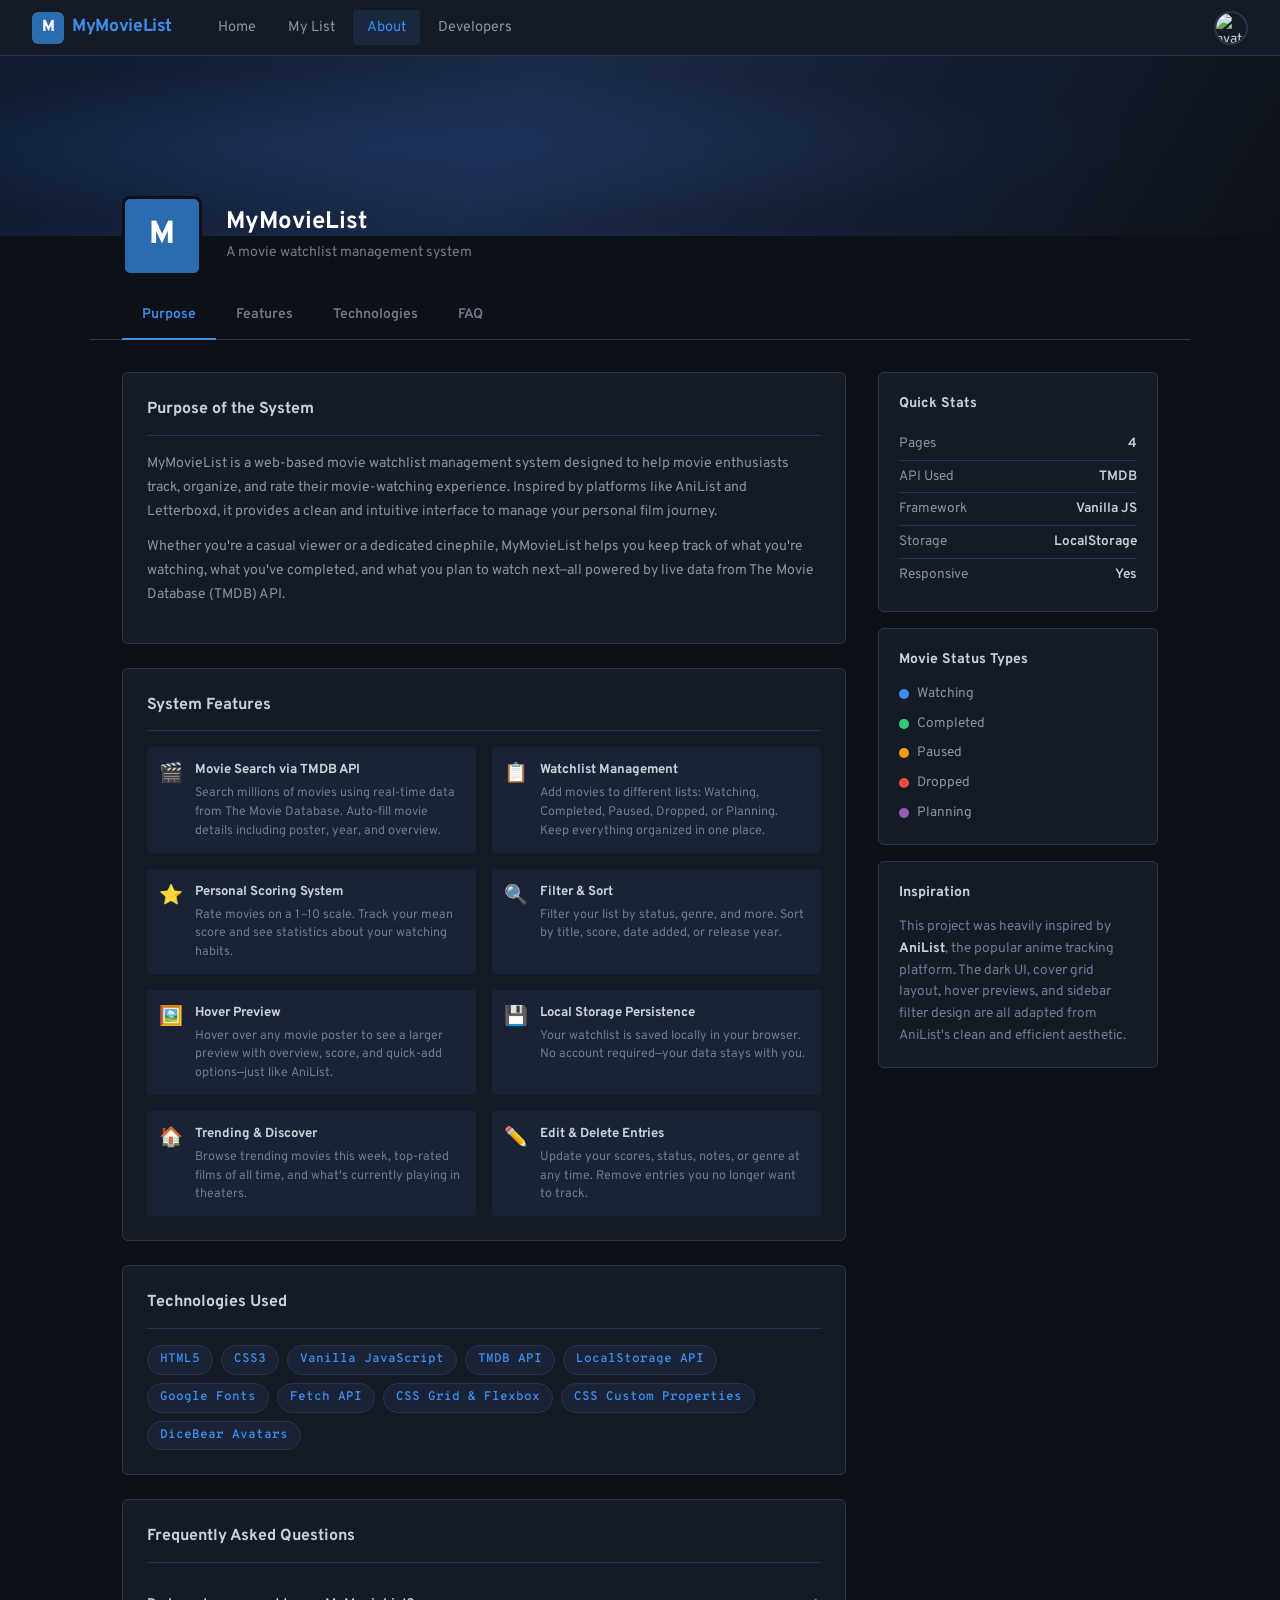
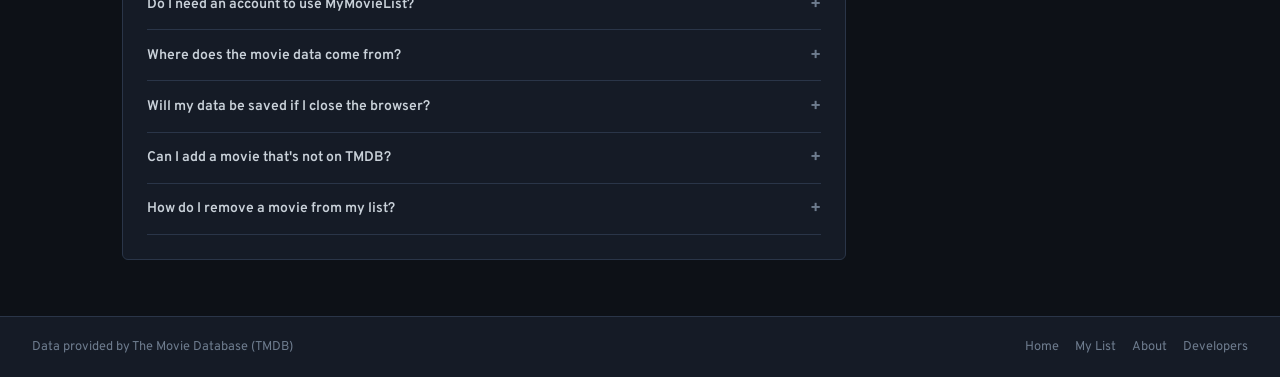
==== about-project.html @ 14b7f961 "Add files via upload" ====
<!DOCTYPE html>
<html lang="en">
<head>
  <meta charset="UTF-8"/>
  <meta name="viewport" content="width=device-width, initial-scale=1.0"/>
  <title>About the Project</title>
  <link rel="preconnect" href="https://fonts.googleapis.com">
  <link href="https://fonts.googleapis.com/css2?family=Overpass:wght@300;400;600;700&family=Overpass+Mono:wght@400;600&display=swap" rel="stylesheet">
  <link rel="stylesheet" href="style.css"/>
</head>
<body>
  <nav class="navbar">
    <a href="index.html" class="logo">
      <span class="logo-icon">M</span>
      <span class="logo-text">MyMovieList</span>
    </a>
    <div class="nav-links">
      <a href="index.html">Home</a>
      <a href="watchlist.html">My List</a>
      <a href="about-project.html" class="active">About</a>
      <a href="developers.html">Developers</a>
    </div>
    <div class="nav-right">
      <div class="avatar-wrap">
        <img src="https://api.dicebear.com/7.x/thumbs/svg?seed=movie" alt="avatar" class="avatar"/>
      </div>
    </div>
  </nav>

  <div class="profile-banner about-banner">
    <div class="profile-banner-overlay"></div>
  </div>

  <div class="profile-identity">
    <div class="project-logo-big">
      <span>M</span>
    </div>
    <div class="profile-name-block">
      <h1>MyMovieList</h1>
      <p class="profile-sub">A movie watchlist management system</p>
    </div>
  </div>

  <div class="profile-tabs">
    <a href="#purpose" class="ptab active">Purpose</a>
    <a href="#features" class="ptab">Features</a>
    <a href="#technologies" class="ptab">Technologies</a>
    <a href="#faq" class="ptab">FAQ</a>
  </div>

  <div class="about-body">
    <div class="about-left">

      <section class="about-card" id="purpose">
        <h2>Purpose of the System</h2>
        <p>
          MyMovieList is a web-based movie watchlist management system designed to help movie enthusiasts
          track, organize, and rate their movie-watching experience. Inspired by platforms like AniList and
          Letterboxd, it provides a clean and intuitive interface to manage your personal film journey.
        </p>
        <p>
          Whether you're a casual viewer or a dedicated cinephile, MyMovieList helps you keep
          track of what you're watching, what you've completed, and what you plan to watch next—all
          powered by live data from The Movie Database (TMDB) API.
        </p>
      </section>

      <section class="about-card" id="features">
        <h2>System Features</h2>
        <div class="features-grid">
          <div class="feature-item">
            <div class="feature-icon">🎬</div>
            <div>
              <h4>Movie Search via TMDB API</h4>
              <p>Search millions of movies using real-time data from The Movie Database. Auto-fill movie details including poster, year, and overview.</p>
            </div>
          </div>
          <div class="feature-item">
            <div class="feature-icon">📋</div>
            <div>
              <h4>Watchlist Management</h4>
              <p>Add movies to different lists: Watching, Completed, Paused, Dropped, or Planning. Keep everything organized in one place.</p>
            </div>
          </div>
          <div class="feature-item">
            <div class="feature-icon">⭐</div>
            <div>
              <h4>Personal Scoring System</h4>
              <p>Rate movies on a 1–10 scale. Track your mean score and see statistics about your watching habits.</p>
            </div>
          </div>
          <div class="feature-item">
            <div class="feature-icon">🔍</div>
            <div>
              <h4>Filter & Sort</h4>
              <p>Filter your list by status, genre, and more. Sort by title, score, date added, or release year.</p>
            </div>
          </div>
          <div class="feature-item">
            <div class="feature-icon">🖼️</div>
            <div>
              <h4>Hover Preview</h4>
              <p>Hover over any movie poster to see a larger preview with overview, score, and quick-add options—just like AniList.</p>
            </div>
          </div>
          <div class="feature-item">
            <div class="feature-icon">💾</div>
            <div>
              <h4>Local Storage Persistence</h4>
              <p>Your watchlist is saved locally in your browser. No account required—your data stays with you.</p>
            </div>
          </div>
          <div class="feature-item">
            <div class="feature-icon">🏠</div>
            <div>
              <h4>Trending & Discover</h4>
              <p>Browse trending movies this week, top-rated films of all time, and what's currently playing in theaters.</p>
            </div>
          </div>
          <div class="feature-item">
            <div class="feature-icon">✏️</div>
            <div>
              <h4>Edit & Delete Entries</h4>
              <p>Update your scores, status, notes, or genre at any time. Remove entries you no longer want to track.</p>
            </div>
          </div>
        </div>
      </section>

      <section class="about-card" id="technologies">
        <h2>Technologies Used</h2>
        <div class="tech-stack">
          <div class="tech-badge">HTML5</div>
          <div class="tech-badge">CSS3</div>
          <div class="tech-badge">Vanilla JavaScript</div>
          <div class="tech-badge">TMDB API</div>
          <div class="tech-badge">LocalStorage API</div>
          <div class="tech-badge">Google Fonts</div>
          <div class="tech-badge">Fetch API</div>
          <div class="tech-badge">CSS Grid & Flexbox</div>
          <div class="tech-badge">CSS Custom Properties</div>
          <div class="tech-badge">DiceBear Avatars</div>
        </div>
      </section>

      <section class="about-card" id="faq">
        <h2>Frequently Asked Questions</h2>
        <div class="faq-list">
          <div class="faq-item">
            <button class="faq-q">Do I need an account to use MyMovieList?</button>
            <div class="faq-a">No! Your watchlist is stored directly in your browser's local storage. No sign-up required.</div>
          </div>
          <div class="faq-item">
            <button class="faq-q">Where does the movie data come from?</button>
            <div class="faq-a">All movie data (posters, titles, overviews, scores, release dates) is fetched from The Movie Database (TMDB), a community-built movie database with millions of entries.</div>
          </div>
          <div class="faq-item">
            <button class="faq-q">Will my data be saved if I close the browser?</button>
            <div class="faq-a">Yes! Everything is saved to your browser's local storage, so your watchlist will persist between sessions on the same device and browser.</div>
          </div>
          <div class="faq-item">
            <button class="faq-q">Can I add a movie that's not on TMDB?</button>
            <div class="faq-a">Yes! You can manually type in any title, year, genre, score, and notes without using the TMDB search. The poster will be a placeholder in that case.</div>
          </div>
          <div class="faq-item">
            <button class="faq-q">How do I remove a movie from my list?</button>
            <div class="faq-a">On the watchlist page, hover over any entry row and click the three-dot menu (⋯) on the left. You'll see options to edit or delete the entry.</div>
          </div>
        </div>
      </section>
    </div>

    <div class="about-right">
      <div class="about-stat-card">
        <h3>Quick Stats</h3>
        <div class="about-stat-row">
          <span>Pages</span><strong>4</strong>
        </div>
        <div class="about-stat-row">
          <span>API Used</span><strong>TMDB</strong>
        </div>
        <div class="about-stat-row">
          <span>Framework</span><strong>Vanilla JS</strong>
        </div>
        <div class="about-stat-row">
          <span>Storage</span><strong>LocalStorage</strong>
        </div>
        <div class="about-stat-row">
          <span>Responsive</span><strong>Yes</strong>
        </div>
      </div>

      <div class="about-stat-card">
        <h3>Movie Status Types</h3>
        <div class="status-legend">
          <div class="sl-item"><span class="sl-dot watching"></span> Watching</div>
          <div class="sl-item"><span class="sl-dot completed"></span> Completed</div>
          <div class="sl-item"><span class="sl-dot paused"></span> Paused</div>
          <div class="sl-item"><span class="sl-dot dropped"></span> Dropped</div>
          <div class="sl-item"><span class="sl-dot planning"></span> Planning</div>
        </div>
      </div>

      <div class="about-stat-card">
        <h3>Inspiration</h3>
        <p style="color:var(--text-muted);font-size:0.85rem;line-height:1.6;">
          This project was heavily inspired by <strong style="color:var(--text)">AniList</strong>, the popular anime tracking platform. The dark UI, cover grid layout, hover previews, and sidebar filter design are all adapted from AniList's clean and efficient aesthetic.
        </p>
      </div>
    </div>
  </div>

  <footer class="site-footer">
    <p>Data provided by <a href="https://www.themoviedb.org" target="_blank">The Movie Database (TMDB)</a></p>
    <nav>
      <a href="index.html">Home</a>
      <a href="watchlist.html">My List</a>
      <a href="about-project.html">About</a>
      <a href="developers.html">Developers</a>
    </nav>
  </footer>

  <script>
    document.querySelectorAll('.faq-q').forEach(btn => {
      btn.addEventListener('click', () => {
        const item = btn.parentElement;
        item.classList.toggle('open');
      });
    });
    document.querySelectorAll('.ptab').forEach(tab => {
      tab.addEventListener('click', e => {
        e.preventDefault();
        document.querySelectorAll('.ptab').forEach(t => t.classList.remove('active'));
        tab.classList.add('active');
        const target = document.querySelector(tab.getAttribute('href'));
        if (target) target.scrollIntoView({ behavior: 'smooth', block: 'start' });
      });
    });
  </script>
</body>
</html>
---- style.css ----
/* ============================================
   MyMovieList – Global Stylesheet
   AniList-inspired dark theme
   ============================================ */

*, *::before, *::after { box-sizing: border-box; margin: 0; padding: 0; }

:root {
  --bg:          #0d1117;
  --bg-card:     #151b26;
  --bg-elevated: #1a2235;
  --bg-hover:    #1e2a3d;
  --border:      #2a3548;
  --accent:      #2b6cb0;
  --accent-bright: #3d8ef0;
  --accent-glow: rgba(59, 130, 246, 0.25);
  --text:        #c9d1d9;
  --text-muted:  #6e7c8e;
  --text-dim:    #8b949e;
  --score-color: #e5b84a;
  --watching:    #3d8ef0;
  --completed:   #2ecc71;
  --paused:      #f39c12;
  --dropped:     #e74c3c;
  --planning:    #9b59b6;
  --font: 'Overpass', sans-serif;
  --mono: 'Overpass Mono', monospace;
  --radius: 4px;
  --shadow: 0 4px 20px rgba(0,0,0,0.4);
}

html { scroll-behavior: smooth; }

body {
  background: var(--bg);
  color: var(--text);
  font-family: var(--font);
  font-size: 14px;
  line-height: 1.6;
  min-height: 100vh;
}

a { color: inherit; text-decoration: none; }
button { cursor: pointer; border: none; background: none; font-family: var(--font); }

/* ============ NAVBAR ============ */
.navbar {
  position: sticky;
  top: 0;
  z-index: 100;
  background: var(--bg-card);
  border-bottom: 1px solid var(--border);
  display: flex;
  align-items: center;
  gap: 2rem;
  padding: 0 2rem;
  height: 56px;
}

.logo {
  display: flex;
  align-items: center;
  gap: 8px;
  font-weight: 700;
  font-size: 1.1rem;
  color: var(--accent-bright);
  letter-spacing: -0.02em;
  flex-shrink: 0;
}

.logo-icon {
  display: flex;
  align-items: center;
  justify-content: center;
  width: 32px;
  height: 32px;
  background: var(--accent);
  color: #fff;
  font-weight: 800;
  font-size: 1rem;
  border-radius: 6px;
}

.nav-links {
  display: flex;
  align-items: center;
  gap: 0.25rem;
  flex: 1;
}

.nav-links a {
  padding: 6px 14px;
  border-radius: var(--radius);
  font-size: 0.9rem;
  color: var(--text-dim);
  transition: all 0.15s;
}
.nav-links a:hover { color: var(--text); background: var(--bg-hover); }
.nav-links a.active { color: var(--accent-bright); background: rgba(59,130,246,0.12); }

.nav-right {
  display: flex;
  align-items: center;
  gap: 0.75rem;
  margin-left: auto;
}

.icon-btn {
  width: 34px;
  height: 34px;
  border-radius: 50%;
  display: flex;
  align-items: center;
  justify-content: center;
  color: var(--text-dim);
  transition: all 0.15s;
}
.icon-btn:hover { background: var(--bg-hover); color: var(--text); }

.avatar-wrap { cursor: pointer; }
.avatar {
  width: 34px;
  height: 34px;
  border-radius: 50%;
  border: 2px solid var(--border);
  display: block;
  object-fit: cover;
  transition: border-color 0.15s;
}
.avatar:hover { border-color: var(--accent); }

/* ============ SEARCH OVERLAY ============ */
.search-overlay {
  position: fixed;
  top: 56px;
  left: 0;
  right: 0;
  z-index: 200;
  background: var(--bg-card);
  border-bottom: 1px solid var(--border);
  padding: 0.75rem 2rem;
  display: none;
  box-shadow: var(--shadow);
}
.search-overlay.open { display: block; }
.search-overlay input {
  width: 100%;
  background: var(--bg-elevated);
  border: 1px solid var(--border);
  border-radius: var(--radius);
  padding: 8px 14px;
  color: var(--text);
  font-family: var(--font);
  font-size: 0.95rem;
  outline: none;
  transition: border-color 0.15s;
}
.search-overlay input:focus { border-color: var(--accent); }

.search-results {
  margin-top: 0.5rem;
  display: grid;
  grid-template-columns: repeat(auto-fill, minmax(90px, 1fr));
  gap: 0.5rem;
  max-height: 320px;
  overflow-y: auto;
}

/* ============ HERO ============ */
.hero-section {
  background: linear-gradient(135deg, #0d1117 0%, #111827 50%, #0f172a 100%);
  border-bottom: 1px solid var(--border);
  padding: 4rem 2rem 3rem;
  position: relative;
  overflow: hidden;
}
.hero-section::before {
  content: '';
  position: absolute;
  top: -80px;
  right: -80px;
  width: 400px;
  height: 400px;
  background: radial-gradient(circle, rgba(59,130,246,0.08) 0%, transparent 70%);
  pointer-events: none;
}
.hero-content { max-width: 600px; }
.hero-content h1 {
  font-size: 2.4rem;
  font-weight: 700;
  line-height: 1.2;
  color: #fff;
  margin-bottom: 1rem;
  letter-spacing: -0.03em;
}
.hero-content p {
  color: var(--text-muted);
  font-size: 1rem;
  margin-bottom: 1.5rem;
}
.hero-actions { display: flex; gap: 0.75rem; flex-wrap: wrap; }

/* ============ BUTTONS ============ */
.btn-primary {
  background: var(--accent);
  color: #fff;
  padding: 9px 20px;
  border-radius: var(--radius);
  font-size: 0.9rem;
  font-weight: 600;
  transition: all 0.15s;
  display: inline-block;
}
.btn-primary:hover { background: var(--accent-bright); transform: translateY(-1px); }

.btn-secondary {
  background: var(--bg-elevated);
  color: var(--text);
  padding: 9px 20px;
  border-radius: var(--radius);
  font-size: 0.9rem;
  font-weight: 600;
  border: 1px solid var(--border);
  transition: all 0.15s;
}
.btn-secondary:hover { border-color: var(--accent); color: var(--accent-bright); }

.btn-add {
  width: 100%;
  background: var(--accent);
  color: #fff;
  padding: 8px;
  border-radius: var(--radius);
  font-size: 0.82rem;
  font-weight: 600;
  margin-top: 0.75rem;
  transition: background 0.15s;
}
.btn-add:hover { background: var(--accent-bright); }

/* ============ MAIN CONTENT ============ */
.main-content {
  max-width: 1200px;
  margin: 0 auto;
  padding: 2rem;
}

.section { margin-bottom: 3rem; }

.section-header {
  display: flex;
  align-items: center;
  gap: 0.75rem;
  margin-bottom: 1rem;
}
.section-header h2 {
  font-size: 1.1rem;
  font-weight: 700;
  color: var(--text);
  letter-spacing: -0.01em;
}
.section-badge {
  font-size: 0.7rem;
  font-weight: 600;
  color: var(--text-muted);
  background: var(--bg-elevated);
  border: 1px solid var(--border);
  padding: 2px 8px;
  border-radius: 20px;
  text-transform: uppercase;
  letter-spacing: 0.05em;
}

/* ============ MOVIE GRID ============ */
.movie-grid {
  display: grid;
  grid-template-columns: repeat(auto-fill, minmax(96px, 1fr));
  gap: 8px;
}

.movie-card {
  position: relative;
  aspect-ratio: 2/3;
  border-radius: var(--radius);
  overflow: hidden;
  cursor: pointer;
  background: var(--bg-elevated);
  transition: transform 0.2s, box-shadow 0.2s;
}
.movie-card:hover {
  transform: translateY(-3px);
  box-shadow: 0 8px 24px rgba(0,0,0,0.5);
  z-index: 1;
}
.movie-card img {
  width: 100%;
  height: 100%;
  object-fit: cover;
  display: block;
}
.movie-card .card-overlay {
  position: absolute;
  bottom: 0;
  left: 0;
  right: 0;
  background: linear-gradient(to top, rgba(0,0,0,0.85) 0%, transparent 100%);
  padding: 16px 6px 6px;
  opacity: 0;
  transition: opacity 0.2s;
}
.movie-card:hover .card-overlay { opacity: 1; }
.card-overlay .card-title {
  font-size: 0.72rem;
  font-weight: 600;
  color: #fff;
  line-height: 1.3;
  overflow: hidden;
  display: -webkit-box;
  -webkit-line-clamp: 2;
  -webkit-box-orient: vertical;
}
.card-score {
  position: absolute;
  top: 5px;
  left: 5px;
  background: rgba(0,0,0,0.75);
  color: var(--score-color);
  font-size: 0.68rem;
  font-weight: 700;
  padding: 2px 5px;
  border-radius: 3px;
  font-family: var(--mono);
}

.skeleton-card {
  aspect-ratio: 2/3;
  border-radius: var(--radius);
  background: var(--bg-elevated);
  animation: shimmer 1.5s infinite;
}
@keyframes shimmer {
  0%   { opacity: 0.6; }
  50%  { opacity: 1; }
  100% { opacity: 0.6; }
}

/* ============ HOVER PREVIEW CARD ============ */
.preview-card {
  position: fixed;
  z-index: 999;
  width: 280px;
  background: var(--bg-card);
  border: 1px solid var(--border);
  border-radius: 6px;
  box-shadow: 0 16px 48px rgba(0,0,0,0.6);
  overflow: hidden;
  display: none;
  pointer-events: none;
  animation: fadeIn 0.15s ease;
}
@keyframes fadeIn { from { opacity: 0; transform: translateY(4px); } to { opacity: 1; transform: none; } }

.preview-card img {
  width: 100%;
  height: 160px;
  object-fit: cover;
  display: block;
}
.preview-info { padding: 0.75rem; }
.preview-info h3 { font-size: 0.95rem; font-weight: 700; margin-bottom: 0.4rem; color: #fff; }
.preview-meta { display: flex; gap: 0.5rem; align-items: center; margin-bottom: 0.5rem; }
.preview-score {
  font-family: var(--mono);
  font-weight: 700;
  color: var(--score-color);
  font-size: 0.85rem;
}
.preview-year { color: var(--text-muted); font-size: 0.8rem; }
.preview-overview {
  font-size: 0.78rem;
  color: var(--text-dim);
  line-height: 1.5;
  display: -webkit-box;
  -webkit-line-clamp: 4;
  -webkit-box-orient: vertical;
  overflow: hidden;
}

/* ============ WATCHLIST LAYOUT ============ */
.watchlist-layout {
  display: grid;
  grid-template-columns: 220px 1fr;
  min-height: calc(100vh - 56px - 60px);
}

/* ============ SIDEBAR ============ */
.sidebar {
  background: var(--bg-card);
  border-right: 1px solid var(--border);
  padding: 1.25rem 1rem;
  position: sticky;
  top: 56px;
  height: calc(100vh - 56px);
  overflow-y: auto;
}

.sidebar-search {
  display: flex;
  align-items: center;
  gap: 0.5rem;
  background: var(--bg-elevated);
  border: 1px solid var(--border);
  border-radius: var(--radius);
  padding: 6px 10px;
  margin-bottom: 1.25rem;
  color: var(--text-muted);
}
.sidebar-search input {
  background: none;
  border: none;
  color: var(--text);
  font-family: var(--font);
  font-size: 0.85rem;
  outline: none;
  width: 100%;
}

.sidebar-group { margin-bottom: 1.25rem; }
.sidebar-label {
  font-size: 0.7rem;
  font-weight: 700;
  color: var(--text-muted);
  text-transform: uppercase;
  letter-spacing: 0.08em;
  margin-bottom: 0.4rem;
  padding: 0 4px;
}

.sidebar-item {
  display: block;
  width: 100%;
  text-align: left;
  padding: 7px 10px;
  border-radius: var(--radius);
  font-size: 0.875rem;
  color: var(--text-dim);
  transition: all 0.12s;
}
.sidebar-item:hover { background: var(--bg-hover); color: var(--text); }
.sidebar-item.active { background: rgba(59,130,246,0.15); color: var(--accent-bright); }

.sidebar-select {
  width: 100%;
  background: var(--bg-elevated);
  border: 1px solid var(--border);
  color: var(--text);
  padding: 7px 10px;
  border-radius: var(--radius);
  font-family: var(--font);
  font-size: 0.85rem;
  outline: none;
  cursor: pointer;
}
.sidebar-select:focus { border-color: var(--accent); }

.btn-add-movie {
  width: 100%;
  display: flex;
  align-items: center;
  justify-content: center;
  gap: 0.5rem;
  background: var(--accent);
  color: #fff;
  padding: 9px;
  border-radius: var(--radius);
  font-size: 0.875rem;
  font-weight: 600;
  transition: background 0.15s;
  margin-top: 0.5rem;
}
.btn-add-movie:hover { background: var(--accent-bright); }

/* ============ LIST MAIN ============ */
.list-main {
  padding: 1.5rem;
}

.stats-bar {
  display: flex;
  gap: 2rem;
  padding: 1rem 1.5rem;
  background: var(--bg-card);
  border: 1px solid var(--border);
  border-radius: var(--radius);
  margin-bottom: 1.5rem;
}
.stat-item { text-align: center; }
.stat-number {
  display: block;
  font-size: 1.4rem;
  font-weight: 700;
  color: var(--text);
  font-family: var(--mono);
  line-height: 1;
}
.stat-label {
  display: block;
  font-size: 0.72rem;
  color: var(--text-muted);
  margin-top: 2px;
  text-transform: uppercase;
  letter-spacing: 0.06em;
}

/* Status group */
.status-group { margin-bottom: 2rem; }
.status-group-title {
  font-size: 1rem;
  font-weight: 700;
  color: var(--text);
  margin-bottom: 0.5rem;
  padding-bottom: 0.5rem;
  border-bottom: 1px solid var(--border);
}

/* Watchlist table */
.list-table { width: 100%; border-collapse: collapse; }
.list-table thead tr {
  background: var(--bg-elevated);
}
.list-table thead th {
  padding: 8px 12px;
  font-size: 0.78rem;
  font-weight: 600;
  color: var(--text-muted);
  text-align: left;
  text-transform: uppercase;
  letter-spacing: 0.06em;
}
.list-table tbody tr {
  border-bottom: 1px solid var(--border);
  transition: background 0.1s;
  position: relative;
}
.list-table tbody tr:hover { background: var(--bg-elevated); }

.list-table td { padding: 8px 12px; font-size: 0.875rem; }

.td-title {
  display: flex;
  align-items: center;
  gap: 0.75rem;
  min-width: 200px;
}
.td-poster {
  width: 36px;
  height: 50px;
  object-fit: cover;
  border-radius: 3px;
  background: var(--bg-elevated);
  flex-shrink: 0;
  cursor: pointer;
  position: relative;
}
.td-title-text {
  font-weight: 600;
  color: var(--text);
  cursor: pointer;
  transition: color 0.12s;
}
.td-title-text:hover { color: var(--accent-bright); }

.td-score {
  font-family: var(--mono);
  font-weight: 700;
  color: var(--score-color);
}
.td-score.no-score { color: var(--text-muted); font-weight: 400; }

.td-status span {
  font-size: 0.72rem;
  font-weight: 700;
  padding: 2px 8px;
  border-radius: 20px;
  text-transform: capitalize;
}
.status-watching  { background: rgba(61,142,240,0.15); color: var(--watching); }
.status-completed { background: rgba(46,204,113,0.15); color: var(--completed); }
.status-paused    { background: rgba(243,156,18,0.15); color: var(--paused); }
.status-dropped   { background: rgba(231,76,60,0.15);  color: var(--dropped); }
.status-planning  { background: rgba(155,89,182,0.15); color: var(--planning); }

.row-actions {
  display: none;
  gap: 0.4rem;
}
.list-table tbody tr:hover .row-actions { display: flex; }
.row-action-btn {
  width: 28px;
  height: 28px;
  border-radius: var(--radius);
  display: flex;
  align-items: center;
  justify-content: center;
  color: var(--text-muted);
  font-size: 0.85rem;
  transition: all 0.12s;
}
.row-action-btn:hover.edit { background: rgba(59,130,246,0.15); color: var(--accent-bright); }
.row-action-btn:hover.delete { background: rgba(231,76,60,0.15); color: var(--dropped); }

.empty-state {
  text-align: center;
  padding: 4rem 2rem;
}
.empty-icon { font-size: 3rem; margin-bottom: 1rem; }
.empty-state h3 { font-size: 1.2rem; margin-bottom: 0.5rem; }
.empty-state p { color: var(--text-muted); margin-bottom: 1.5rem; }

/* ============ MODAL ============ */
.modal-overlay {
  position: fixed;
  inset: 0;
  background: rgba(0,0,0,0.65);
  z-index: 500;
  display: none;
  align-items: center;
  justify-content: center;
  padding: 1rem;
  backdrop-filter: blur(4px);
}
.modal-overlay.open { display: flex; }

.modal {
  background: var(--bg-card);
  border: 1px solid var(--border);
  border-radius: 8px;
  width: 100%;
  max-width: 500px;
  max-height: 90vh;
  overflow-y: auto;
  box-shadow: 0 24px 64px rgba(0,0,0,0.6);
  animation: modalIn 0.2s ease;
}
@keyframes modalIn { from { opacity: 0; transform: scale(0.96) translateY(8px); } to { opacity: 1; transform: none; } }

.modal-header {
  display: flex;
  align-items: center;
  justify-content: space-between;
  padding: 1.25rem 1.5rem 0;
}
.modal-header h3 { font-size: 1rem; font-weight: 700; }
.modal-close {
  font-size: 1.4rem;
  color: var(--text-muted);
  width: 28px;
  height: 28px;
  display: flex;
  align-items: center;
  justify-content: center;
  border-radius: 50%;
  transition: all 0.12s;
  line-height: 1;
}
.modal-close:hover { background: var(--bg-hover); color: var(--text); }

.modal-search-wrap {
  padding: 1rem 1.5rem 0;
  position: relative;
}
.modal-search-wrap input {
  width: 100%;
  background: var(--bg-elevated);
  border: 1px solid var(--border);
  border-radius: var(--radius);
  padding: 8px 12px;
  color: var(--text);
  font-family: var(--font);
  font-size: 0.875rem;
  outline: none;
}
.modal-search-wrap input:focus { border-color: var(--accent); }

.modal-search-results {
  position: absolute;
  top: 100%;
  left: 1.5rem;
  right: 1.5rem;
  background: var(--bg-elevated);
  border: 1px solid var(--border);
  border-top: none;
  border-radius: 0 0 var(--radius) var(--radius);
  z-index: 10;
  max-height: 200px;
  overflow-y: auto;
  display: none;
}
.modal-search-results.open { display: block; }
.modal-search-result-item {
  display: flex;
  align-items: center;
  gap: 0.75rem;
  padding: 8px 12px;
  cursor: pointer;
  transition: background 0.1s;
  border-bottom: 1px solid var(--border);
}
.modal-search-result-item:hover { background: var(--bg-hover); }
.modal-search-result-item:last-child { border-bottom: none; }
.modal-result-poster {
  width: 32px;
  height: 44px;
  object-fit: cover;
  border-radius: 3px;
  background: var(--bg-card);
  flex-shrink: 0;
}
.modal-result-info { flex: 1; min-width: 0; }
.modal-result-title { font-weight: 600; font-size: 0.83rem; white-space: nowrap; overflow: hidden; text-overflow: ellipsis; }
.modal-result-year { font-size: 0.75rem; color: var(--text-muted); }

.modal-form { padding: 1rem 1.5rem 1.5rem; }

.form-row { margin-bottom: 1rem; }
.form-row label {
  display: block;
  font-size: 0.78rem;
  font-weight: 600;
  color: var(--text-muted);
  text-transform: uppercase;
  letter-spacing: 0.06em;
  margin-bottom: 0.4rem;
}
.form-row input[type="text"],
.form-row input[type="number"],
.form-row select,
.form-row textarea {
  width: 100%;
  background: var(--bg-elevated);
  border: 1px solid var(--border);
  border-radius: var(--radius);
  padding: 8px 12px;
  color: var(--text);
  font-family: var(--font);
  font-size: 0.875rem;
  outline: none;
  transition: border-color 0.15s;
  resize: vertical;
}
.form-row input:focus,
.form-row select:focus,
.form-row textarea:focus { border-color: var(--accent); }

.score-input-wrap { display: flex; align-items: center; gap: 1rem; }
.score-input-wrap input[type="range"] {
  flex: 1;
  accent-color: var(--accent-bright);
  padding: 0;
  border: none;
  background: none;
}
#scoreDisplay {
  font-family: var(--mono);
  font-weight: 700;
  color: var(--score-color);
  font-size: 1.1rem;
  min-width: 30px;
}

.modal-actions { display: flex; gap: 0.75rem; justify-content: flex-end; margin-top: 1.25rem; }
.btn-cancel {
  background: var(--bg-elevated);
  color: var(--text-dim);
  padding: 8px 18px;
  border-radius: var(--radius);
  font-size: 0.875rem;
  border: 1px solid var(--border);
  transition: all 0.12s;
}
.btn-cancel:hover { border-color: var(--text-muted); color: var(--text); }

/* ============ PROFILE PAGE ============ */
.profile-banner {
  height: 180px;
  background: linear-gradient(120deg, #0f172a 0%, #1e293b 50%, #0f172a 100%);
  position: relative;
  overflow: hidden;
}
.about-banner {
  background: linear-gradient(120deg, #0f1a2e 0%, #1a2a4a 40%, #0d1117 100%);
}
.dev-banner {
  background: linear-gradient(120deg, #1a0f2e 0%, #2a1a4a 40%, #0d1117 100%);
}
.profile-banner-overlay {
  position: absolute;
  inset: 0;
  background: radial-gradient(ellipse at 30% 50%, rgba(59,130,246,0.12), transparent 60%);
}

.profile-identity {
  max-width: 1100px;
  margin: 0 auto;
  padding: 0 2rem;
  display: flex;
  align-items: flex-end;
  gap: 1.5rem;
  margin-top: -40px;
  position: relative;
  z-index: 10;
}

.project-logo-big {
  width: 80px;
  height: 80px;
  background: var(--accent);
  border-radius: 8px;
  border: 3px solid var(--bg);
  display: flex;
  align-items: center;
  justify-content: center;
  font-size: 2rem;
  font-weight: 800;
  color: #fff;
  flex-shrink: 0;
}

.profile-name-block { padding-bottom: 0.75rem; }
.profile-name-block h1 { font-size: 1.5rem; font-weight: 700; color: #fff; }
.profile-sub { color: var(--text-muted); font-size: 0.875rem; }

.profile-tabs {
  display: flex;
  gap: 0;
  border-bottom: 1px solid var(--border);
  padding: 0 2rem;
  max-width: 1100px;
  margin: 1rem auto 0;
}
.ptab {
  padding: 12px 20px;
  font-size: 0.875rem;
  font-weight: 600;
  color: var(--text-muted);
  border-bottom: 2px solid transparent;
  margin-bottom: -1px;
  transition: all 0.15s;
}
.ptab:hover { color: var(--text); }
.ptab.active { color: var(--accent-bright); border-bottom-color: var(--accent-bright); }

/* ============ ABOUT PAGE ============ */
.about-body {
  max-width: 1100px;
  margin: 2rem auto;
  padding: 0 2rem;
  display: grid;
  grid-template-columns: 1fr 280px;
  gap: 2rem;
  align-items: start;
}

.about-card {
  background: var(--bg-card);
  border: 1px solid var(--border);
  border-radius: 6px;
  padding: 1.5rem;
  margin-bottom: 1.5rem;
}
.about-card h2 {
  font-size: 1rem;
  font-weight: 700;
  margin-bottom: 1rem;
  color: var(--text);
  border-bottom: 1px solid var(--border);
  padding-bottom: 0.75rem;
}
.about-card p { color: var(--text-dim); line-height: 1.7; margin-bottom: 0.75rem; }

.features-grid { display: grid; grid-template-columns: 1fr 1fr; gap: 1rem; }
.feature-item {
  display: flex;
  gap: 0.75rem;
  align-items: flex-start;
  padding: 0.75rem;
  background: var(--bg-elevated);
  border-radius: var(--radius);
}
.feature-icon { font-size: 1.2rem; flex-shrink: 0; }
.feature-item h4 { font-size: 0.82rem; font-weight: 700; margin-bottom: 0.25rem; }
.feature-item p { font-size: 0.78rem; color: var(--text-muted); line-height: 1.5; margin: 0; }

.tech-stack { display: flex; flex-wrap: wrap; gap: 0.5rem; }
.tech-badge {
  background: var(--bg-elevated);
  border: 1px solid var(--border);
  color: var(--accent-bright);
  padding: 4px 12px;
  border-radius: 20px;
  font-size: 0.78rem;
  font-weight: 600;
  font-family: var(--mono);
}

/* FAQ */
.faq-item { border-bottom: 1px solid var(--border); }
.faq-q {
  width: 100%;
  text-align: left;
  padding: 0.85rem 0;
  font-size: 0.875rem;
  font-weight: 600;
  color: var(--text);
  display: flex;
  justify-content: space-between;
  align-items: center;
}
.faq-q::after { content: '+'; color: var(--text-muted); font-size: 1.1rem; }
.faq-item.open .faq-q::after { content: '−'; }
.faq-a {
  display: none;
  padding: 0 0 0.85rem;
  color: var(--text-dim);
  font-size: 0.85rem;
  line-height: 1.6;
}
.faq-item.open .faq-a { display: block; }

/* About right sidebar */
.about-stat-card {
  background: var(--bg-card);
  border: 1px solid var(--border);
  border-radius: 6px;
  padding: 1.25rem;
  margin-bottom: 1rem;
}
.about-stat-card h3 { font-size: 0.875rem; font-weight: 700; margin-bottom: 0.75rem; color: var(--text); }
.about-stat-row {
  display: flex;
  justify-content: space-between;
  padding: 5px 0;
  font-size: 0.85rem;
  border-bottom: 1px solid var(--border);
  color: var(--text-dim);
}
.about-stat-row:last-child { border: none; }
.about-stat-row strong { color: var(--text); font-weight: 600; }

.status-legend { display: flex; flex-direction: column; gap: 0.5rem; }
.sl-item { display: flex; align-items: center; gap: 0.5rem; font-size: 0.85rem; color: var(--text-dim); }
.sl-dot {
  width: 10px; height: 10px; border-radius: 50%; flex-shrink: 0;
}
.sl-dot.watching   { background: var(--watching); }
.sl-dot.completed  { background: var(--completed); }
.sl-dot.paused     { background: var(--paused); }
.sl-dot.dropped    { background: var(--dropped); }
.sl-dot.planning   { background: var(--planning); }

/* ============ DEVELOPERS PAGE ============ */
.dev-body {
  max-width: 1100px;
  margin: 2rem auto;
  padding: 0 2rem 3rem;
}

.dev-section { margin-bottom: 3rem; }
.dev-section-title {
  font-size: 1.1rem;
  font-weight: 700;
  margin-bottom: 1.5rem;
  color: var(--text);
  border-bottom: 1px solid var(--border);
  padding-bottom: 0.75rem;
}

.dev-grid { display: grid; grid-template-columns: 1fr 1fr; gap: 1.25rem; }

.dev-card {
  background: var(--bg-card);
  border: 1px solid var(--border);
  border-radius: 6px;
  overflow: hidden;
  display: flex;
  flex-direction: column;
  transition: border-color 0.15s;
}
.dev-card:hover { border-color: var(--accent); }

.dev-avatar-wrap {
  background: var(--bg-elevated);
  padding: 1.5rem;
  display: flex;
  justify-content: center;
}
.dev-avatar {
  width: 80px;
  height: 80px;
  border-radius: 50%;
  border: 3px solid var(--border);
  object-fit: cover;
}

.dev-card-body { padding: 1.25rem; }
.dev-card-body h3 { font-size: 1rem; font-weight: 700; margin-bottom: 0.5rem; }
.dev-role-badge {
  display: inline-block;
  font-size: 0.7rem;
  font-weight: 700;
  padding: 2px 10px;
  border-radius: 20px;
  text-transform: uppercase;
  letter-spacing: 0.06em;
  margin-bottom: 0.75rem;
}
.dev-role-badge.lead     { background: rgba(229,184,74,0.15); color: var(--score-color); }
.dev-role-badge.frontend { background: rgba(61,142,240,0.15); color: var(--watching); }
.dev-role-badge.content  { background: rgba(46,204,113,0.15); color: var(--completed); }
.dev-role-badge.backend  { background: rgba(155,89,182,0.15); color: var(--planning); }
.dev-role-badge.sm       { font-size: 0.68rem; padding: 1px 8px; }

.dev-desc { font-size: 0.82rem; color: var(--text-dim); line-height: 1.6; margin-bottom: 1rem; }
.dev-contributions h4 { font-size: 0.78rem; font-weight: 700; color: var(--text-muted); text-transform: uppercase; letter-spacing: 0.06em; margin-bottom: 0.5rem; }
.dev-contributions ul { padding-left: 1rem; }
.dev-contributions li { font-size: 0.8rem; color: var(--text-dim); line-height: 1.8; }

.roles-table-wrap {
  background: var(--bg-card);
  border: 1px solid var(--border);
  border-radius: 6px;
  overflow: hidden;
}
.roles-table { width: 100%; border-collapse: collapse; }
.roles-table th {
  background: var(--bg-elevated);
  padding: 10px 16px;
  text-align: left;
  font-size: 0.75rem;
  font-weight: 700;
  color: var(--text-muted);
  text-transform: uppercase;
  letter-spacing: 0.06em;
}
.roles-table td {
  padding: 12px 16px;
  border-top: 1px solid var(--border);
  font-size: 0.875rem;
  color: var(--text-dim);
}
.roles-table tr:hover td { background: var(--bg-elevated); }
.mono { font-family: var(--mono); font-size: 0.8rem; }

.dev-contact-note { color: var(--text-muted); margin-bottom: 1.25rem; font-size: 0.875rem; }

.contact-grid { display: grid; grid-template-columns: repeat(auto-fill, minmax(220px, 1fr)); gap: 1rem; }
.contact-card {
  background: var(--bg-card);
  border: 1px solid var(--border);
  border-radius: 6px;
  padding: 1rem;
  display: flex;
  gap: 0.75rem;
  align-items: center;
  transition: border-color 0.15s;
}
.contact-card:hover { border-color: var(--accent); }
.contact-card img {
  width: 44px; height: 44px;
  border-radius: 50%;
  border: 2px solid var(--border);
  object-fit: cover;
}
.contact-card strong { display: block; font-size: 0.875rem; margin-bottom: 2px; }
.contact-card span { font-size: 0.75rem; color: var(--text-muted); }

/* ============ FOOTER ============ */
.site-footer {
  background: var(--bg-card);
  border-top: 1px solid var(--border);
  padding: 1.25rem 2rem;
  display: flex;
  align-items: center;
  justify-content: space-between;
  font-size: 0.8rem;
  color: var(--text-muted);
}
.site-footer a { color: var(--text-muted); transition: color 0.12s; }
.site-footer a:hover { color: var(--accent-bright); }
.site-footer nav { display: flex; gap: 1rem; }

/* ============ TOAST ============ */
.toast {
  position: fixed;
  bottom: 2rem;
  right: 2rem;
  background: var(--bg-elevated);
  border: 1px solid var(--border);
  border-left: 3px solid var(--accent-bright);
  color: var(--text);
  padding: 0.75rem 1.25rem;
  border-radius: var(--radius);
  font-size: 0.875rem;
  z-index: 999;
  box-shadow: var(--shadow);
  animation: toastIn 0.2s ease, toastOut 0.3s ease 2.5s forwards;
}
@keyframes toastIn { from { opacity: 0; transform: translateY(10px); } to { opacity: 1; transform: none; } }
@keyframes toastOut { to { opacity: 0; transform: translateY(10px); } }

/* ============ RESPONSIVE ============ */
@media (max-width: 900px) {
  .watchlist-layout { grid-template-columns: 1fr; }
  .sidebar { position: static; height: auto; border-right: none; border-bottom: 1px solid var(--border); }
  .about-body { grid-template-columns: 1fr; }
  .dev-grid { grid-template-columns: 1fr; }
  .features-grid { grid-template-columns: 1fr; }
}
@media (max-width: 600px) {
  .navbar { padding: 0 1rem; gap: 0.75rem; }
  .nav-links a { padding: 5px 8px; font-size: 0.8rem; }
  .main-content { padding: 1rem; }
  .movie-grid { grid-template-columns: repeat(auto-fill, minmax(80px, 1fr)); }
  .hero-content h1 { font-size: 1.6rem; }
  .stats-bar { flex-wrap: wrap; gap: 1rem; }
}
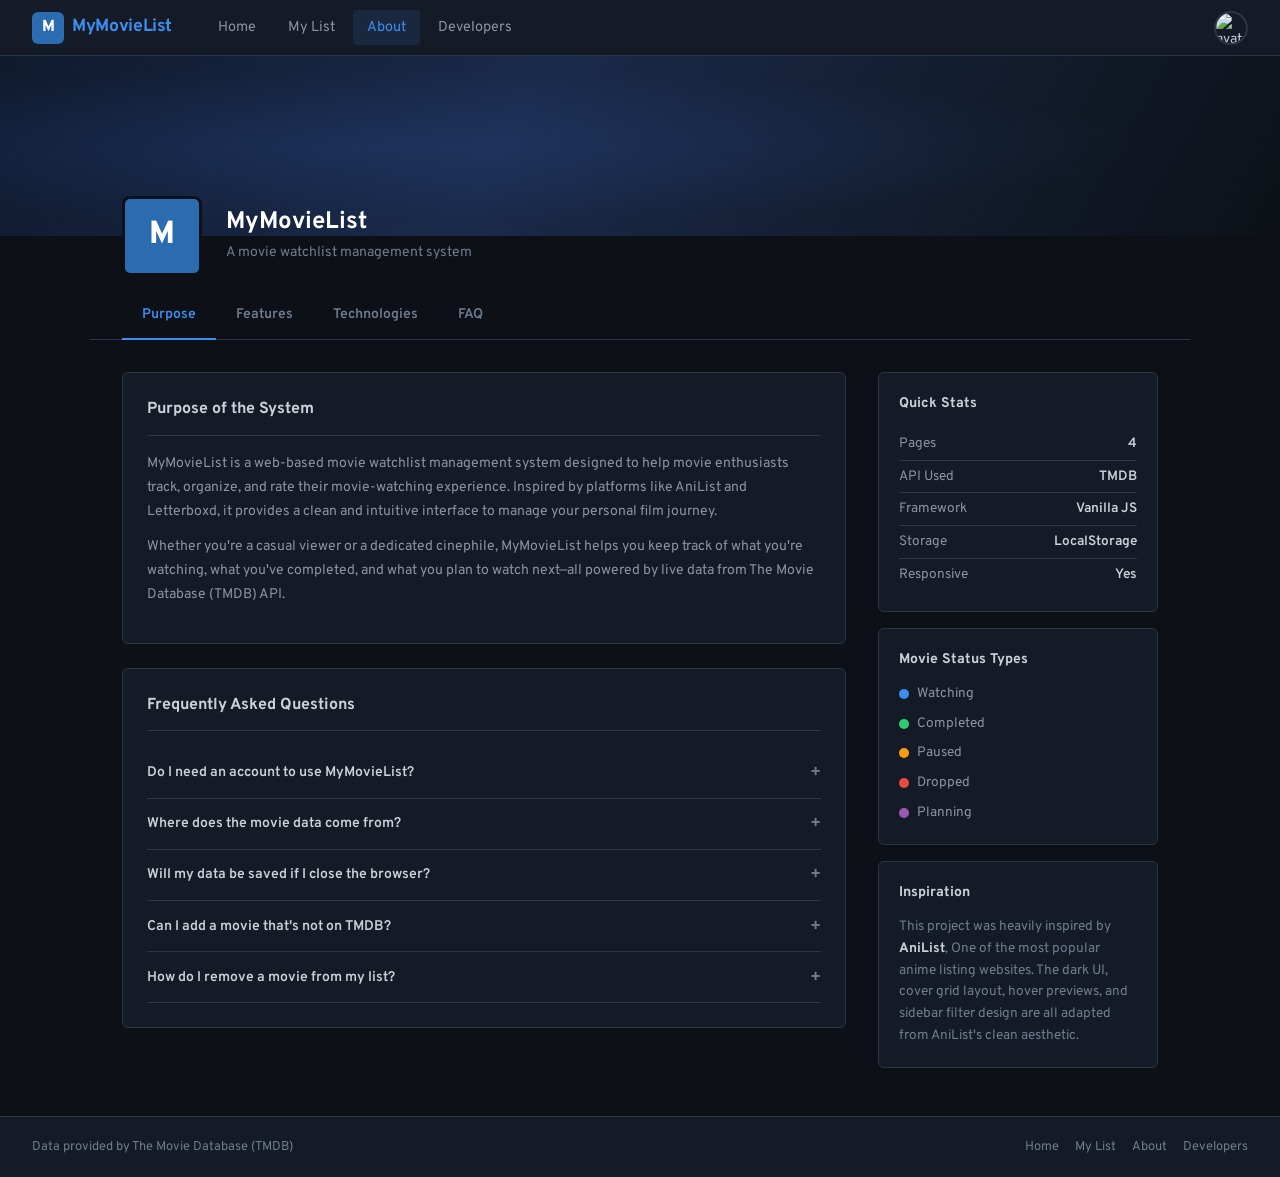
==== commit aa2bd9c4: "Add files via upload" ====
--- a/about-project.html
+++ b/about-project.html
@@ -65,83 +65,7 @@
         </p>
       </section>
 
-      <section class="about-card" id="features">
-        <h2>System Features</h2>
-        <div class="features-grid">
-          <div class="feature-item">
-            <div class="feature-icon">🎬</div>
-            <div>
-              <h4>Movie Search via TMDB API</h4>
-              <p>Search millions of movies using real-time data from The Movie Database. Auto-fill movie details including poster, year, and overview.</p>
-            </div>
-          </div>
-          <div class="feature-item">
-            <div class="feature-icon">📋</div>
-            <div>
-              <h4>Watchlist Management</h4>
-              <p>Add movies to different lists: Watching, Completed, Paused, Dropped, or Planning. Keep everything organized in one place.</p>
-            </div>
-          </div>
-          <div class="feature-item">
-            <div class="feature-icon">⭐</div>
-            <div>
-              <h4>Personal Scoring System</h4>
-              <p>Rate movies on a 1–10 scale. Track your mean score and see statistics about your watching habits.</p>
-            </div>
-          </div>
-          <div class="feature-item">
-            <div class="feature-icon">🔍</div>
-            <div>
-              <h4>Filter & Sort</h4>
-              <p>Filter your list by status, genre, and more. Sort by title, score, date added, or release year.</p>
-            </div>
-          </div>
-          <div class="feature-item">
-            <div class="feature-icon">🖼️</div>
-            <div>
-              <h4>Hover Preview</h4>
-              <p>Hover over any movie poster to see a larger preview with overview, score, and quick-add options—just like AniList.</p>
-            </div>
-          </div>
-          <div class="feature-item">
-            <div class="feature-icon">💾</div>
-            <div>
-              <h4>Local Storage Persistence</h4>
-              <p>Your watchlist is saved locally in your browser. No account required—your data stays with you.</p>
-            </div>
-          </div>
-          <div class="feature-item">
-            <div class="feature-icon">🏠</div>
-            <div>
-              <h4>Trending & Discover</h4>
-              <p>Browse trending movies this week, top-rated films of all time, and what's currently playing in theaters.</p>
-            </div>
-          </div>
-          <div class="feature-item">
-            <div class="feature-icon">✏️</div>
-            <div>
-              <h4>Edit & Delete Entries</h4>
-              <p>Update your scores, status, notes, or genre at any time. Remove entries you no longer want to track.</p>
-            </div>
-          </div>
-        </div>
-      </section>
 
-      <section class="about-card" id="technologies">
-        <h2>Technologies Used</h2>
-        <div class="tech-stack">
-          <div class="tech-badge">HTML5</div>
-          <div class="tech-badge">CSS3</div>
-          <div class="tech-badge">Vanilla JavaScript</div>
-          <div class="tech-badge">TMDB API</div>
-          <div class="tech-badge">LocalStorage API</div>
-          <div class="tech-badge">Google Fonts</div>
-          <div class="tech-badge">Fetch API</div>
-          <div class="tech-badge">CSS Grid & Flexbox</div>
-          <div class="tech-badge">CSS Custom Properties</div>
-          <div class="tech-badge">DiceBear Avatars</div>
-        </div>
-      </section>
 
       <section class="about-card" id="faq">
         <h2>Frequently Asked Questions</h2>
@@ -204,7 +128,8 @@
       <div class="about-stat-card">
         <h3>Inspiration</h3>
         <p style="color:var(--text-muted);font-size:0.85rem;line-height:1.6;">
-          This project was heavily inspired by <strong style="color:var(--text)">AniList</strong>, the popular anime tracking platform. The dark UI, cover grid layout, hover previews, and sidebar filter design are all adapted from AniList's clean and efficient aesthetic.
+          This project was heavily inspired by <strong style="color:var(--text)">AniList</strong>, One of the most popular anime listing websites.
+          The dark UI, cover grid layout, hover previews, and sidebar filter design are all adapted from AniList's clean aesthetic.
         </p>
       </div>
     </div>
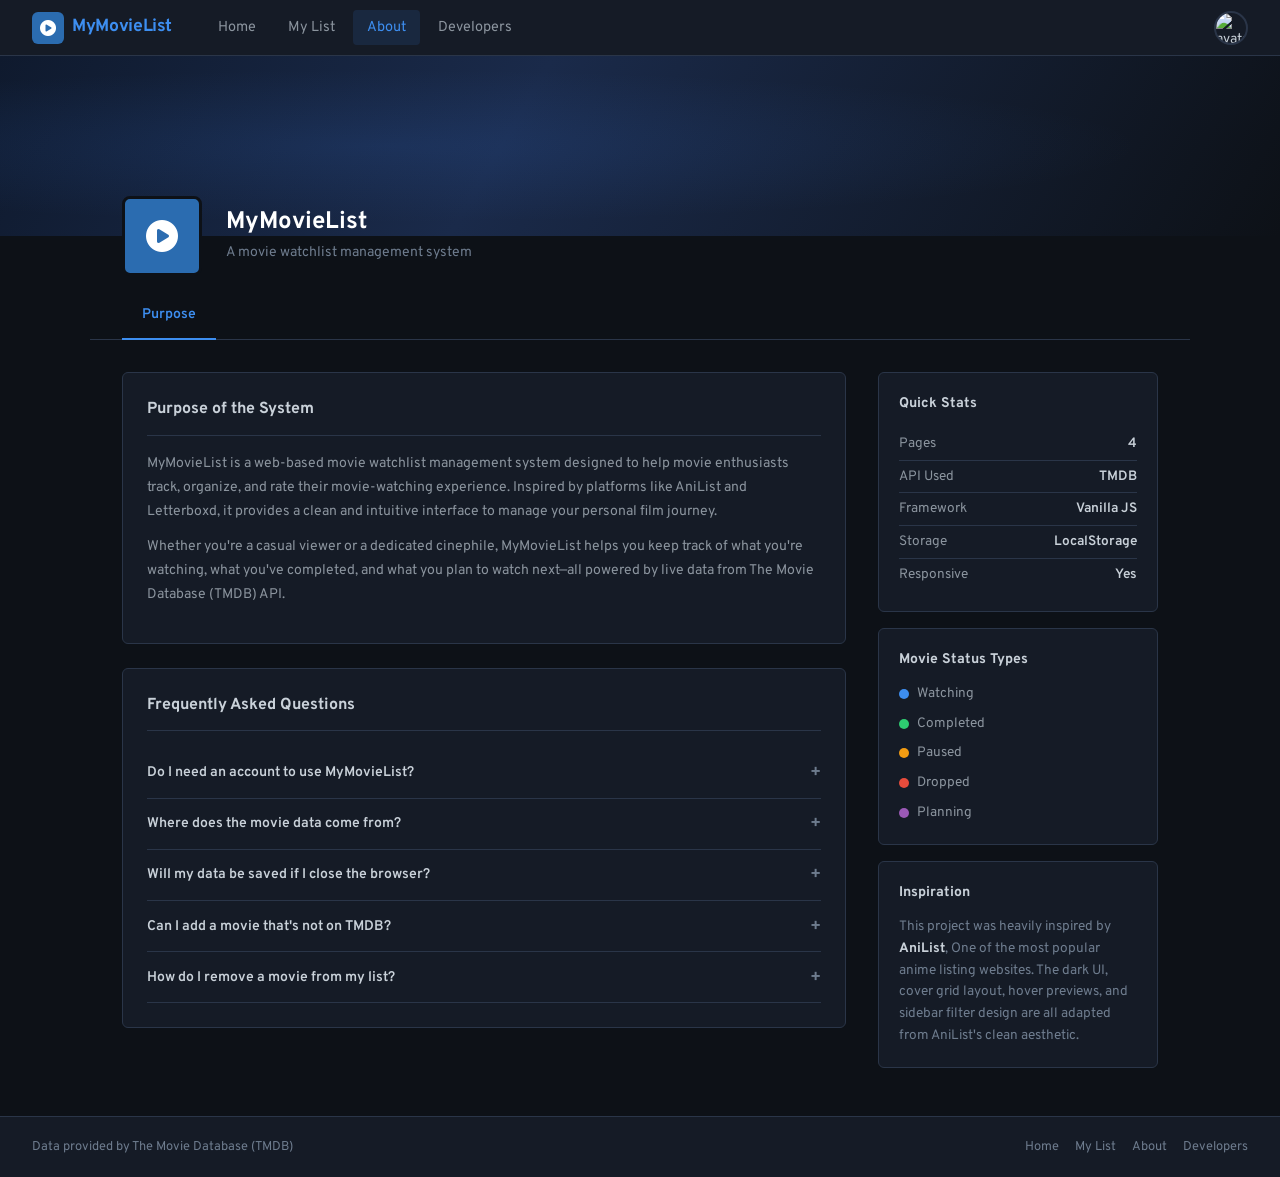
==== commit 48682610: "Add files via upload" ====
--- a/about-project.html
+++ b/about-project.html
@@ -7,11 +7,15 @@
   <link rel="preconnect" href="https://fonts.googleapis.com">
   <link href="https://fonts.googleapis.com/css2?family=Overpass:wght@300;400;600;700&family=Overpass+Mono:wght@400;600&display=swap" rel="stylesheet">
   <link rel="stylesheet" href="style.css"/>
+  <link rel="stylesheet" href="https://cdnjs.cloudflare.com/ajax/libs/font-awesome/6.0.0/css/all.min.css">
+
 </head>
 <body>
   <nav class="navbar">
     <a href="index.html" class="logo">
-      <span class="logo-icon">M</span>
+      <div class = "logo-icon">
+        <i class="fa-solid fa-circle-play"></i>
+      </div>
       <span class="logo-text">MyMovieList</span>
     </a>
     <div class="nav-links">
@@ -33,7 +37,7 @@
 
   <div class="profile-identity">
     <div class="project-logo-big">
-      <span>M</span>
+      <i class="fa-solid fa-circle-play"></i>
     </div>
     <div class="profile-name-block">
       <h1>MyMovieList</h1>
@@ -43,9 +47,6 @@
 
   <div class="profile-tabs">
     <a href="#purpose" class="ptab active">Purpose</a>
-    <a href="#features" class="ptab">Features</a>
-    <a href="#technologies" class="ptab">Technologies</a>
-    <a href="#faq" class="ptab">FAQ</a>
   </div>
 
   <div class="about-body">
